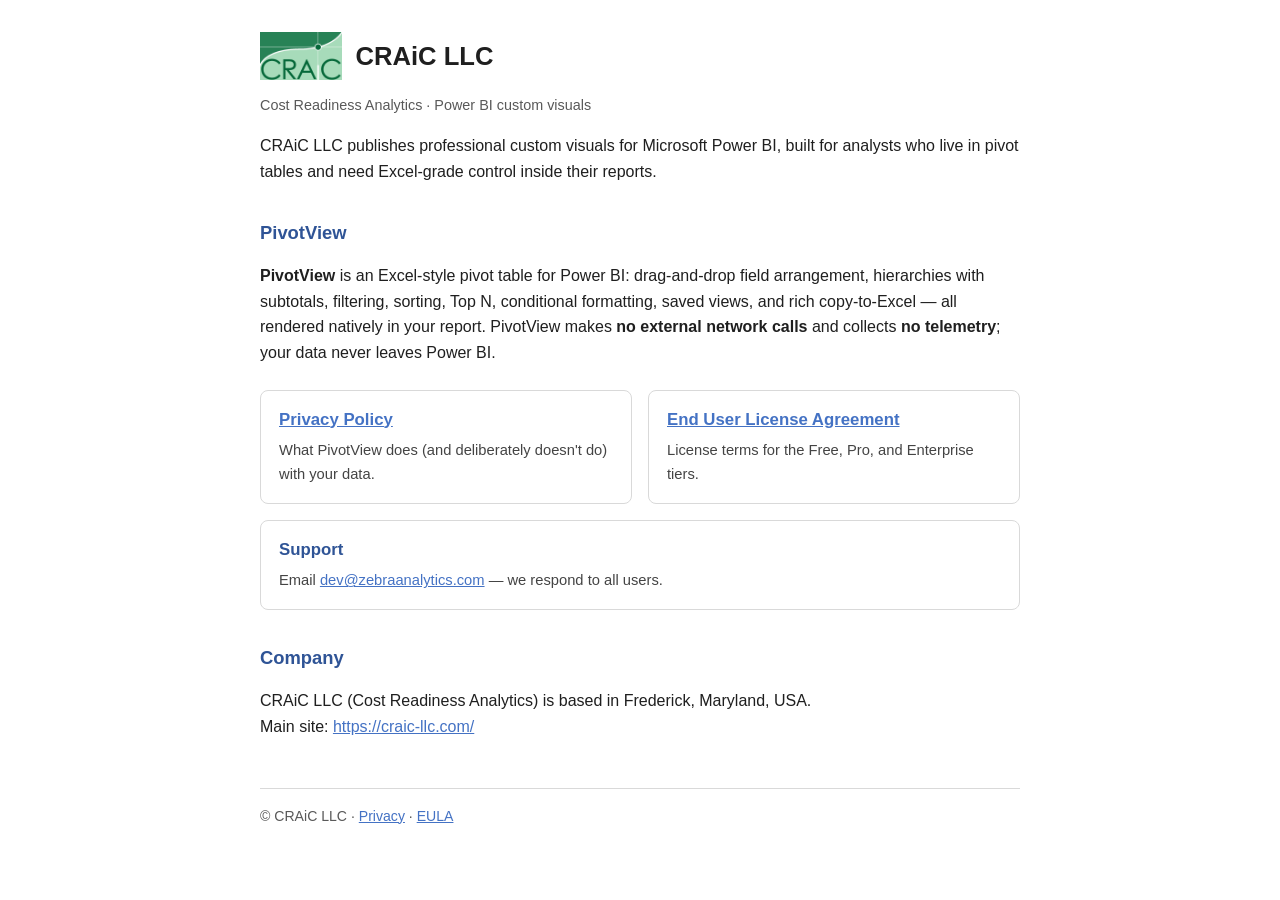
==== index.html @ d72a3c4c "CRAiC LLC product pages: PivotView privacy policy, EULA, support" ====
<!DOCTYPE html>
<html lang="en">
<head>
<meta charset="utf-8">
<meta name="viewport" content="width=device-width, initial-scale=1">
<title>CRAiC LLC — Power BI Visuals</title>
<link rel="stylesheet" href="style.css">
</head>
<body>

<div class="brand">
  <img src="craic-logo.png" alt="CRAiC LLC logo">
  <h1 style="border:none;margin:0;padding:0;">CRAiC LLC</h1>
</div>
<p class="meta">Cost Readiness Analytics &middot; Power BI custom visuals</p>

<p>CRAiC LLC publishes professional custom visuals for Microsoft Power BI, built for analysts who live in pivot tables and need Excel-grade control inside their reports.</p>

<h2>PivotView</h2>
<p><strong>PivotView</strong> is an Excel-style pivot table for Power BI: drag-and-drop field arrangement, hierarchies with subtotals, filtering, sorting, Top N, conditional formatting, saved views, and rich copy-to-Excel — all rendered natively in your report. PivotView makes <strong>no external network calls</strong> and collects <strong>no telemetry</strong>; your data never leaves Power BI.</p>

<div class="cards">
  <div class="card">
    <h3><a href="privacy.html">Privacy Policy</a></h3>
    <p>What PivotView does (and deliberately doesn't do) with your data.</p>
  </div>
  <div class="card">
    <h3><a href="eula.html">End User License Agreement</a></h3>
    <p>License terms for the Free, Pro, and Enterprise tiers.</p>
  </div>
  <div class="card">
    <h3>Support</h3>
    <p>Email <a href="mailto:dev@zebraanalytics.com">dev@zebraanalytics.com</a> — we respond to all users.</p>
  </div>
</div>

<h2>Company</h2>
<p>CRAiC LLC (Cost Readiness Analytics) is based in Frederick, Maryland, USA.<br>
Main site: <a href="https://craic-llc.com/">https://craic-llc.com/</a></p>

<footer>&copy; CRAiC LLC &middot; <a href="privacy.html">Privacy</a> &middot; <a href="eula.html">EULA</a></footer>

</body>
</html>
---- style.css ----
body {
  font-family: -apple-system, "Segoe UI", Roboto, sans-serif;
  max-width: 760px;
  margin: 0 auto;
  padding: 32px 20px 64px;
  color: #1f1f1f;
  line-height: 1.6;
  background: #ffffff;
}
h1 {
  font-size: 1.6em;
  border-bottom: 2px solid #4472C4;
  padding-bottom: 8px;
}
h2 {
  font-size: 1.15em;
  margin-top: 1.8em;
  color: #2f5496;
}
.meta {
  color: #595959;
  font-size: 0.9em;
}
a {
  color: #4472C4;
}
.brand {
  display: flex;
  align-items: center;
  gap: 14px;
  margin-bottom: 8px;
}
.brand img {
  height: 48px;
  width: auto;
}
.cards {
  display: flex;
  gap: 16px;
  flex-wrap: wrap;
  margin-top: 24px;
}
.card {
  flex: 1 1 220px;
  border: 1px solid #d9d9d9;
  border-radius: 8px;
  padding: 16px 18px;
}
.card h3 {
  margin: 0 0 6px;
  font-size: 1.05em;
  color: #2f5496;
}
.card p {
  margin: 0;
  font-size: 0.92em;
  color: #444;
}
footer {
  margin-top: 48px;
  padding-top: 16px;
  border-top: 1px solid #d9d9d9;
  color: #595959;
  font-size: 0.88em;
}
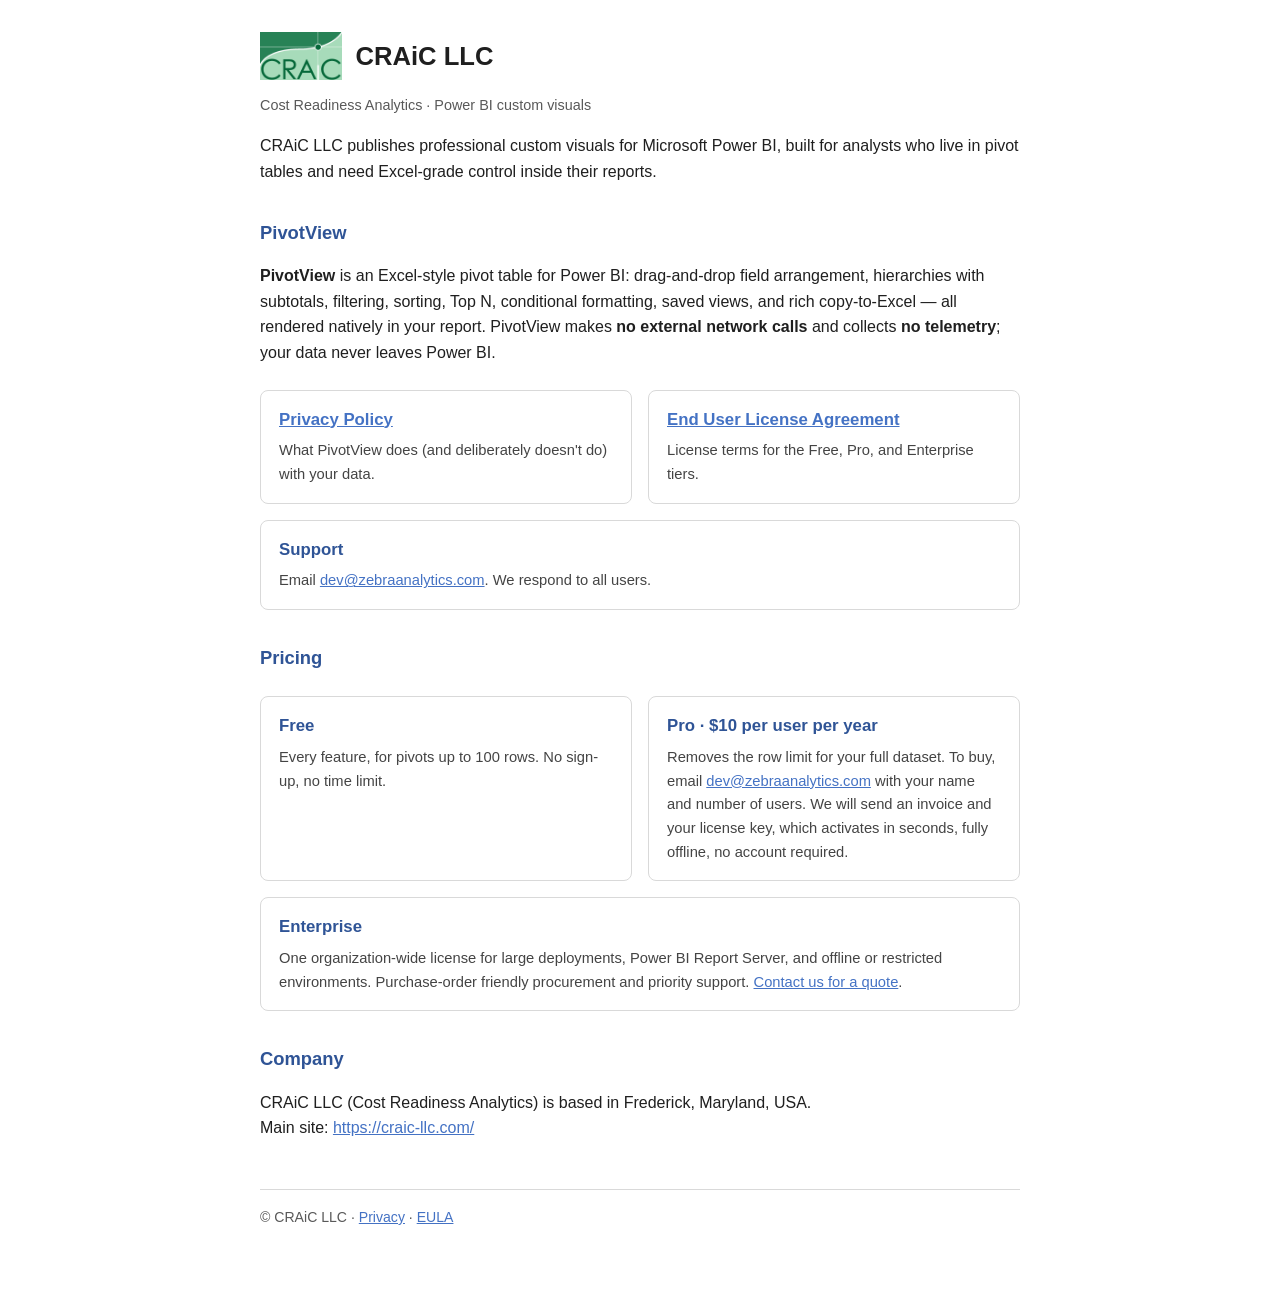
==== commit 4474d4cc: "Pricing section: Free / Pro 10 USD per user per year (email to buy) / Enterprise quote Co-Authored-B" ====
--- a/index.html
+++ b/index.html
@@ -3,7 +3,7 @@
 <head>
 <meta charset="utf-8">
 <meta name="viewport" content="width=device-width, initial-scale=1">
-<title>CRAiC LLC — Power BI Visuals</title>
+<title>CRAiC LLC: Power BI Visuals</title>
 <link rel="stylesheet" href="style.css">
 </head>
 <body>
@@ -30,7 +30,23 @@
   </div>
   <div class="card">
     <h3>Support</h3>
-    <p>Email <a href="mailto:dev@zebraanalytics.com">dev@zebraanalytics.com</a> — we respond to all users.</p>
+    <p>Email <a href="mailto:dev@zebraanalytics.com">dev@zebraanalytics.com</a>. We respond to all users.</p>
+  </div>
+</div>
+
+<h2>Pricing</h2>
+<div class="cards">
+  <div class="card">
+    <h3>Free</h3>
+    <p>Every feature, for pivots up to 100 rows. No sign-up, no time limit.</p>
+  </div>
+  <div class="card">
+    <h3>Pro &middot; $10 per user per year</h3>
+    <p>Removes the row limit for your full dataset. To buy, email <a href="mailto:dev@zebraanalytics.com?subject=PivotView%20Pro%20license">dev@zebraanalytics.com</a> with your name and number of users. We will send an invoice and your license key, which activates in seconds, fully offline, no account required.</p>
+  </div>
+  <div class="card">
+    <h3>Enterprise</h3>
+    <p>One organization-wide license for large deployments, Power BI Report Server, and offline or restricted environments. Purchase-order friendly procurement and priority support. <a href="mailto:dev@zebraanalytics.com?subject=PivotView%20Enterprise%20quote">Contact us for a quote</a>.</p>
   </div>
 </div>
 
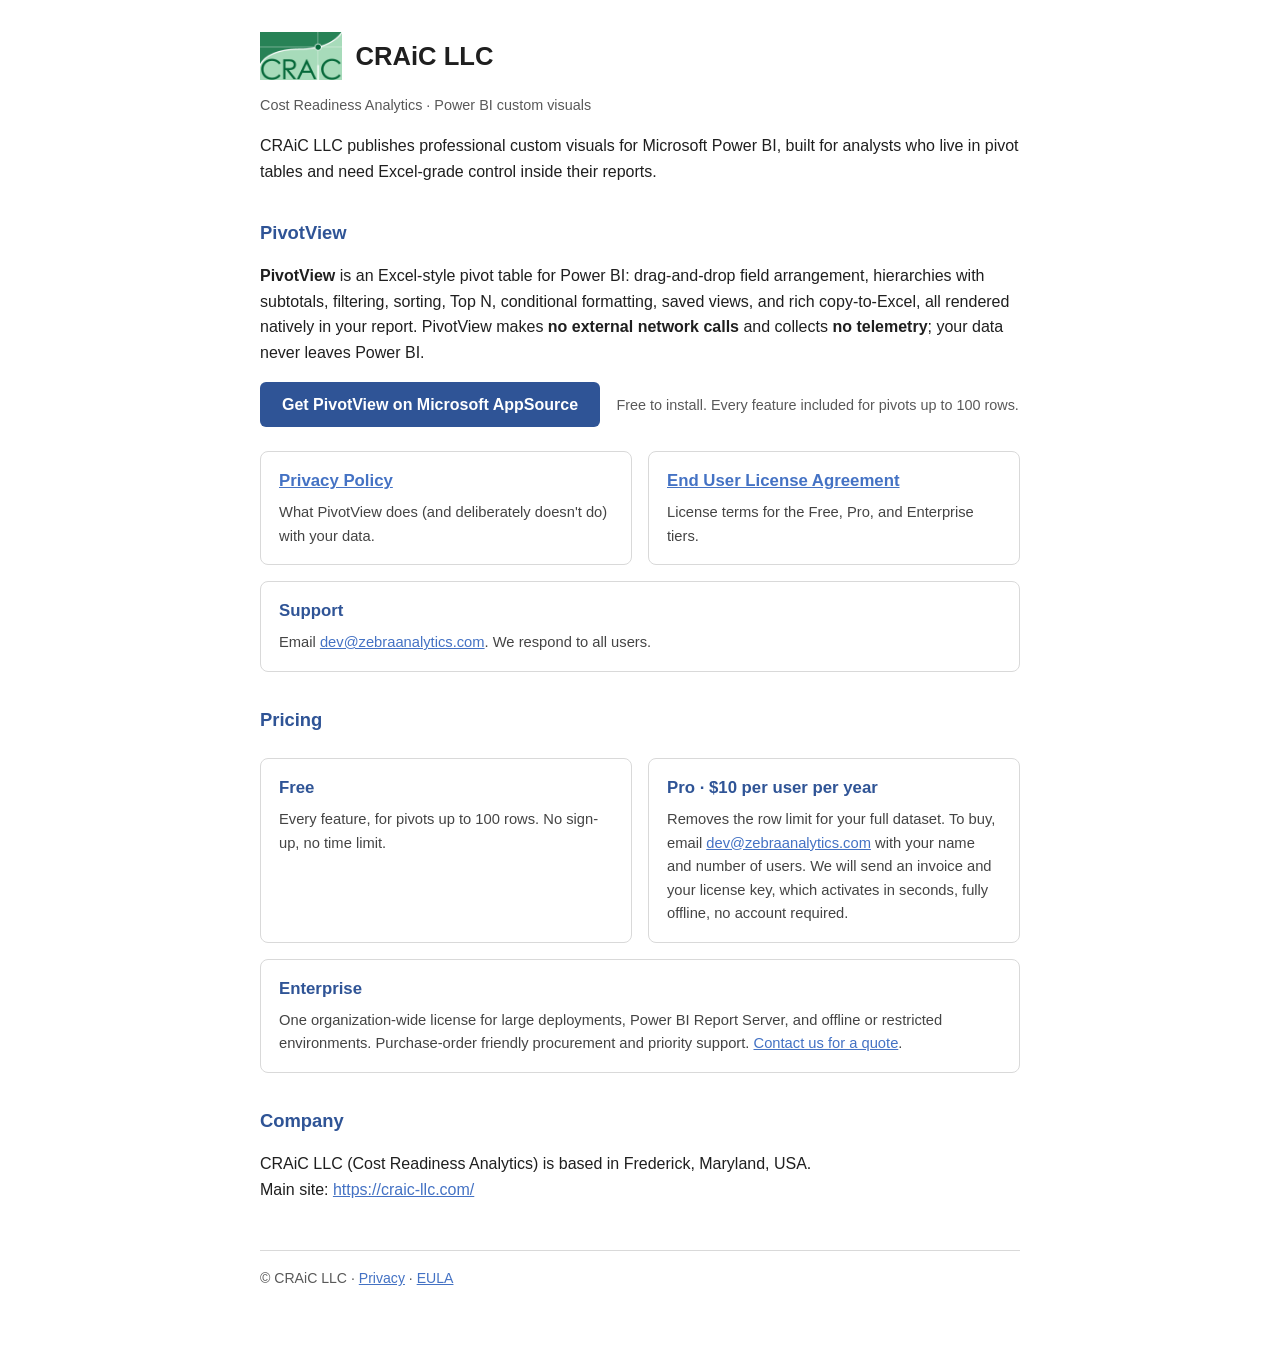
==== commit 2fe20e4c: "Add Get PivotView on Microsoft AppSource button now that the listing is live Co-Authored-By: Claude " ====
--- a/index.html
+++ b/index.html
@@ -17,7 +17,12 @@
 <p>CRAiC LLC publishes professional custom visuals for Microsoft Power BI, built for analysts who live in pivot tables and need Excel-grade control inside their reports.</p>
 
 <h2>PivotView</h2>
-<p><strong>PivotView</strong> is an Excel-style pivot table for Power BI: drag-and-drop field arrangement, hierarchies with subtotals, filtering, sorting, Top N, conditional formatting, saved views, and rich copy-to-Excel — all rendered natively in your report. PivotView makes <strong>no external network calls</strong> and collects <strong>no telemetry</strong>; your data never leaves Power BI.</p>
+<p><strong>PivotView</strong> is an Excel-style pivot table for Power BI: drag-and-drop field arrangement, hierarchies with subtotals, filtering, sorting, Top N, conditional formatting, saved views, and rich copy-to-Excel, all rendered natively in your report. PivotView makes <strong>no external network calls</strong> and collects <strong>no telemetry</strong>; your data never leaves Power BI.</p>
+
+<p>
+  <a class="btn" href="https://marketplace.microsoft.com/en-us/product/power-bi-visuals/craic-llc.pivotview" rel="noopener">Get PivotView on Microsoft AppSource</a>
+  <span class="btn-note">Free to install. Every feature included for pivots up to 100 rows.</span>
+</p>
 
 <div class="cards">
   <div class="card">
--- a/style.css
+++ b/style.css
@@ -63,3 +63,22 @@
   color: #595959;
   font-size: 0.88em;
 }
+.btn {
+  display: inline-block;
+  background: #2f5496;
+  color: #fff;
+  padding: 10px 22px;
+  border-radius: 6px;
+  text-decoration: none;
+  font-weight: 600;
+}
+.btn:hover {
+  background: #24407a;
+  text-decoration: none;
+}
+.btn-note {
+  display: inline-block;
+  margin-left: 12px;
+  color: #595959;
+  font-size: 0.9em;
+}
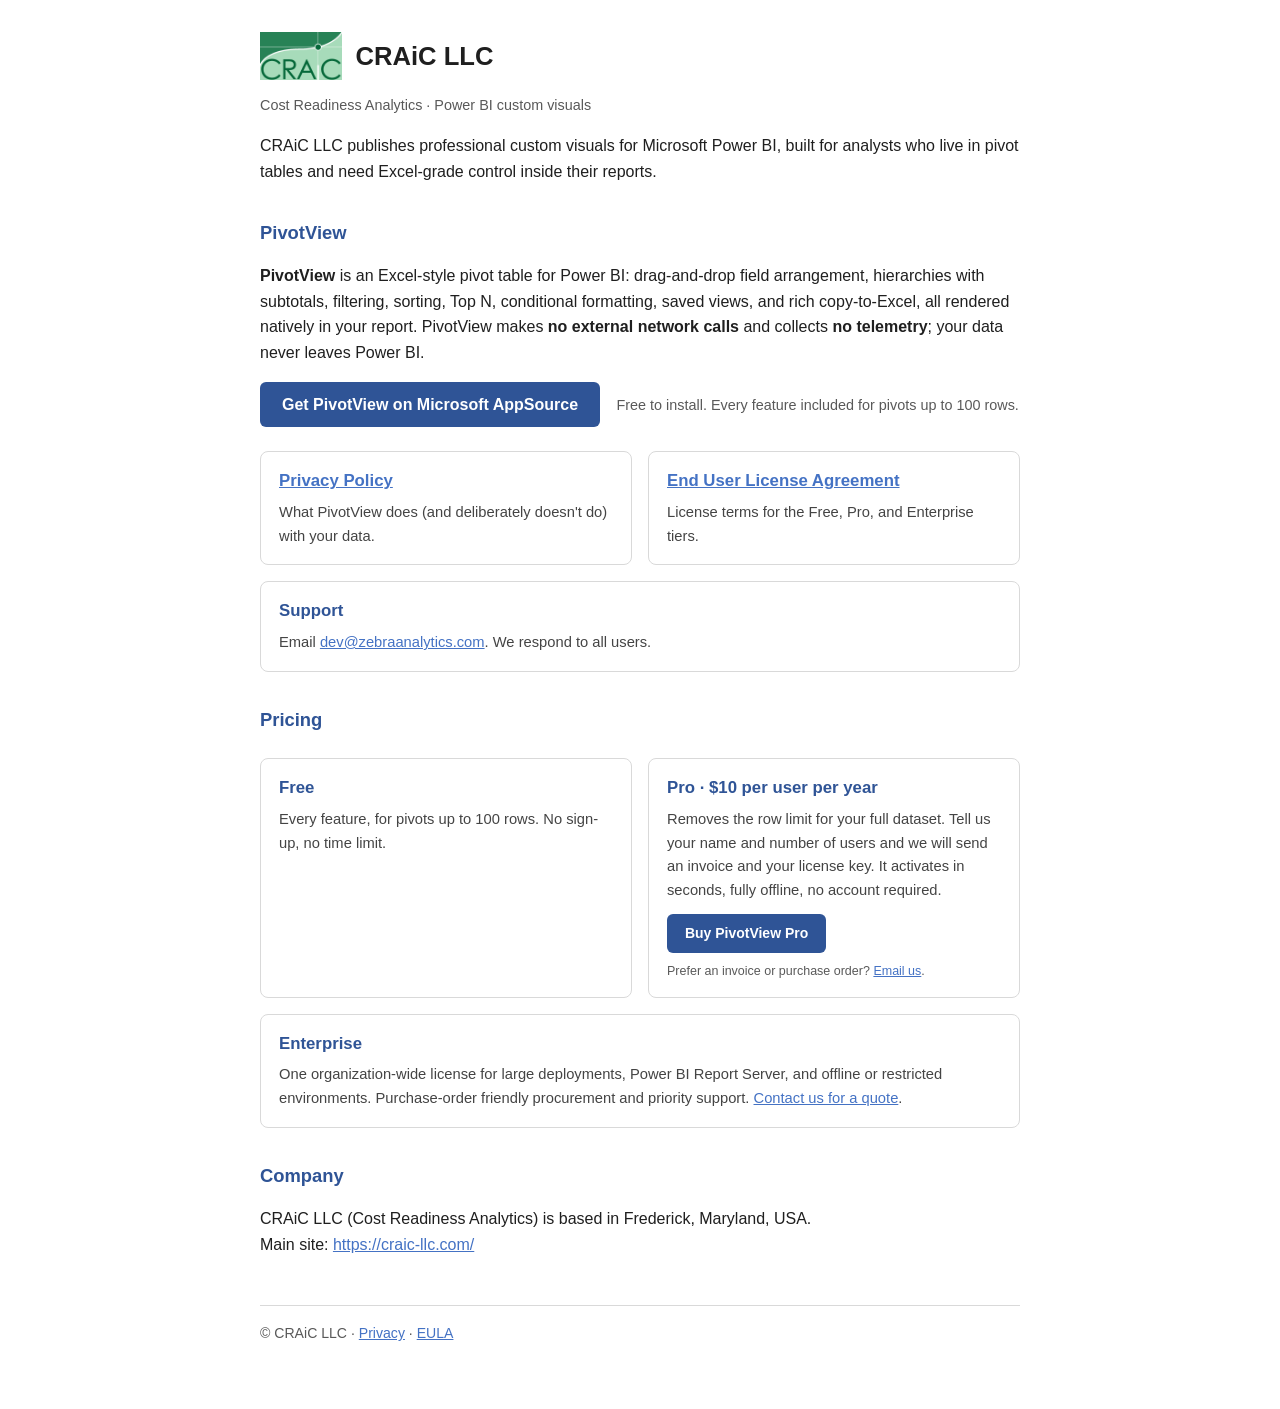
==== commit fea26c69: "Pro card: Buy PivotView Pro button wired for hosted checkout The button falls back to the existing e" ====
--- a/index.html
+++ b/index.html
@@ -45,9 +45,13 @@
     <h3>Free</h3>
     <p>Every feature, for pivots up to 100 rows. No sign-up, no time limit.</p>
   </div>
-  <div class="card">
+  <div class="card card-pro">
     <h3>Pro &middot; $10 per user per year</h3>
-    <p>Removes the row limit for your full dataset. To buy, email <a href="mailto:dev@zebraanalytics.com?subject=PivotView%20Pro%20license">dev@zebraanalytics.com</a> with your name and number of users. We will send an invoice and your license key, which activates in seconds, fully offline, no account required.</p>
+    <p id="buy-pro-desc">Removes the row limit for your full dataset. Tell us your name and number of users and we will send an invoice and your license key. It activates in seconds, fully offline, no account required.</p>
+    <p class="buy-row">
+      <a class="btn btn-buy" id="buy-pro" href="mailto:dev@zebraanalytics.com?subject=PivotView%20Pro%20license" rel="noopener">Buy PivotView Pro</a>
+      <span class="buy-alt">Prefer an invoice or purchase order? <a href="mailto:dev@zebraanalytics.com?subject=PivotView%20Pro%20license">Email us</a>.</span>
+    </p>
   </div>
   <div class="card">
     <h3>Enterprise</h3>
@@ -61,5 +65,32 @@
 
 <footer>&copy; CRAiC LLC &middot; <a href="privacy.html">Privacy</a> &middot; <a href="eula.html">EULA</a></footer>
 
+<script>
+(function () {
+  // Hosted checkout for PivotView Pro (Lemon Squeezy, merchant of record).
+  // FLIP: paste the Pro variant's Buy link from the Lemon Squeezy dashboard, e.g.
+  //   "https://craic.lemonsqueezy.com/checkout/buy/00000000-0000-0000-0000-000000000000"
+  // While empty, the Buy button falls back to email (the behaviour shipped at launch).
+  var CHECKOUT_URL = "";
+
+  var btn = document.getElementById("buy-pro");
+  var desc = document.getElementById("buy-pro-desc");
+  if (!btn || !CHECKOUT_URL) return;
+
+  // quantity = number of users; embed=1 opens the checkout as an overlay on this page,
+  // and the plain link still works as a hosted checkout page if the script is blocked.
+  btn.href = CHECKOUT_URL + (CHECKOUT_URL.indexOf("?") < 0 ? "?" : "&") + "quantity=1&embed=1&logo=0";
+  btn.className += " lemonsqueezy-button";
+  if (desc) {
+    desc.textContent = "Removes the row limit for your full dataset. Choose your number of users and pay by card; we email your license key within one business day. It activates in seconds, fully offline, no account required.";
+  }
+
+  var s = document.createElement("script");
+  s.src = "https://app.lemonsqueezy.com/js/lemon.js";
+  s.defer = true;
+  document.head.appendChild(s);
+})();
+</script>
+
 </body>
 </html>
--- a/style.css
+++ b/style.css
@@ -82,3 +82,16 @@
   color: #595959;
   font-size: 0.9em;
 }
+.buy-row {
+  margin-top: 12px !important;
+}
+.btn-buy {
+  padding: 8px 18px;
+  font-size: 0.95em;
+}
+.buy-alt {
+  display: block;
+  margin-top: 8px;
+  color: #595959;
+  font-size: 0.85em;
+}
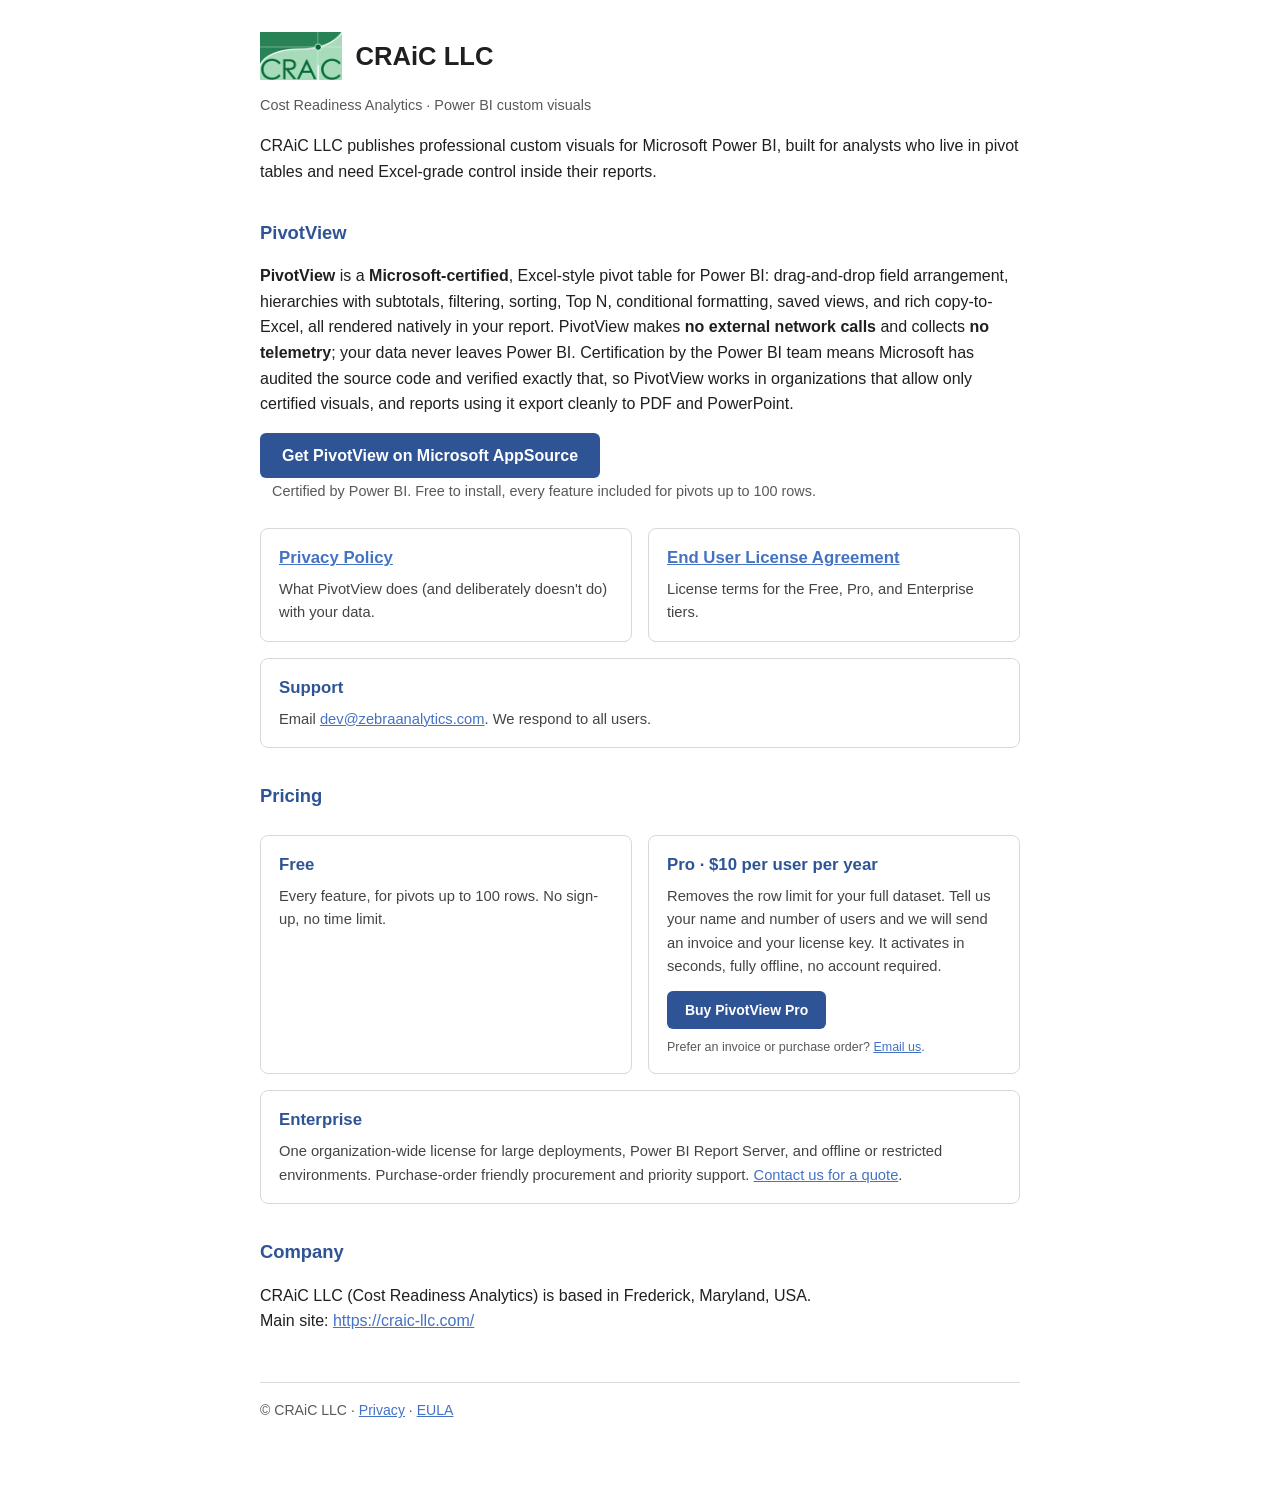
==== commit 4dc06206: "PivotView is now a Microsoft-certified Power BI visual Co-Authored-By: Claude Fable 5 <noreply@anthr" ====
--- a/index.html
+++ b/index.html
@@ -17,11 +17,11 @@
 <p>CRAiC LLC publishes professional custom visuals for Microsoft Power BI, built for analysts who live in pivot tables and need Excel-grade control inside their reports.</p>
 
 <h2>PivotView</h2>
-<p><strong>PivotView</strong> is an Excel-style pivot table for Power BI: drag-and-drop field arrangement, hierarchies with subtotals, filtering, sorting, Top N, conditional formatting, saved views, and rich copy-to-Excel, all rendered natively in your report. PivotView makes <strong>no external network calls</strong> and collects <strong>no telemetry</strong>; your data never leaves Power BI.</p>
+<p><strong>PivotView</strong> is a <strong>Microsoft-certified</strong>, Excel-style pivot table for Power BI: drag-and-drop field arrangement, hierarchies with subtotals, filtering, sorting, Top N, conditional formatting, saved views, and rich copy-to-Excel, all rendered natively in your report. PivotView makes <strong>no external network calls</strong> and collects <strong>no telemetry</strong>; your data never leaves Power BI. Certification by the Power BI team means Microsoft has audited the source code and verified exactly that, so PivotView works in organizations that allow only certified visuals, and reports using it export cleanly to PDF and PowerPoint.</p>
 
 <p>
   <a class="btn" href="https://marketplace.microsoft.com/en-us/product/power-bi-visuals/craic-llc.pivotview" rel="noopener">Get PivotView on Microsoft AppSource</a>
-  <span class="btn-note">Free to install. Every feature included for pivots up to 100 rows.</span>
+  <span class="btn-note">Certified by Power BI. Free to install, every feature included for pivots up to 100 rows.</span>
 </p>
 
 <div class="cards">
